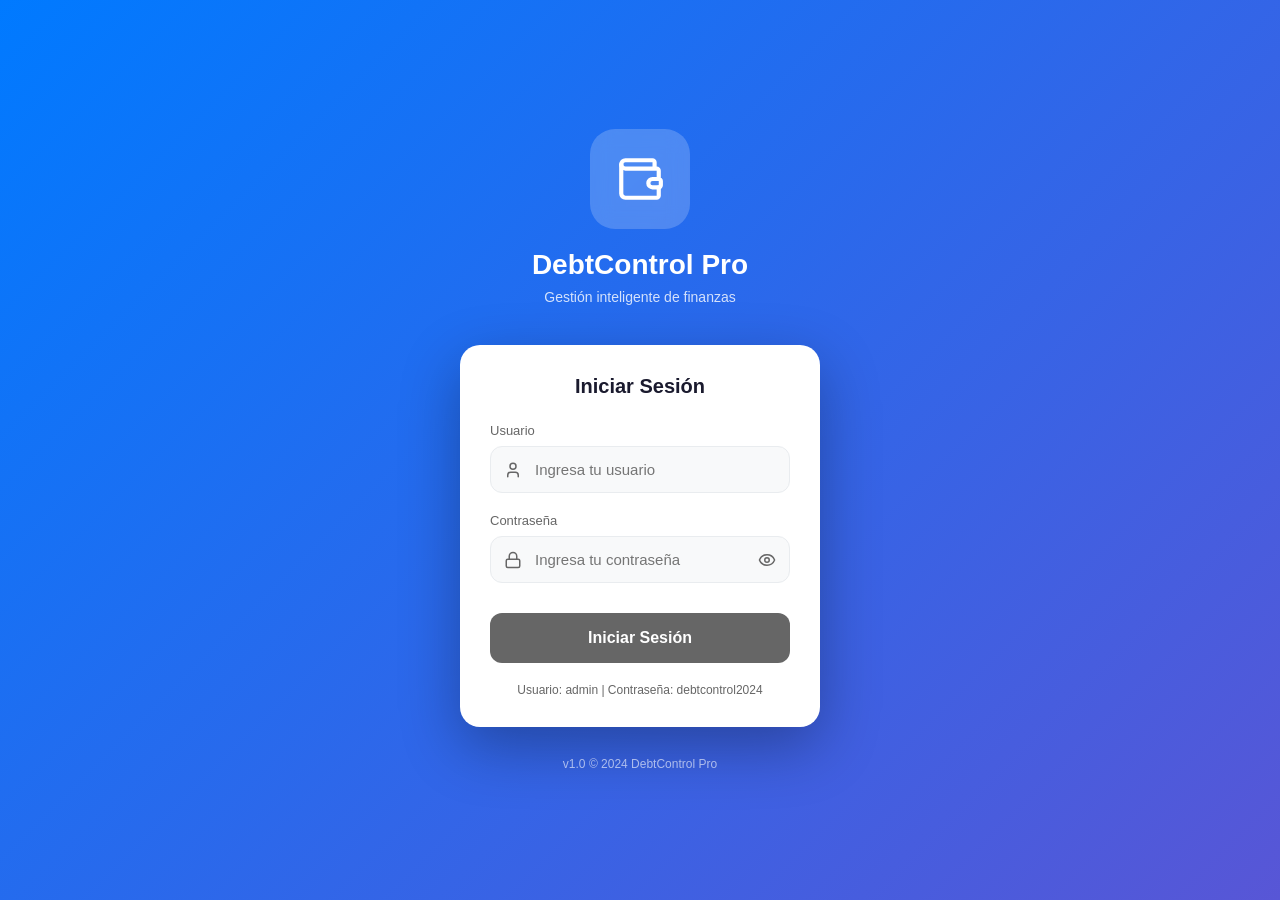
==== index.html @ 15353d3f "DebtControl Pro - PWA con Firebase sync" ====
<!doctype html>
<html lang="es">
  <head>
    <meta charset="UTF-8" />
    <link rel="icon" type="image/png" sizes="192x192" href="./icons/icon-192.png" />
    <link rel="icon" type="image/png" sizes="512x512" href="./icons/icon-512.png" />
    <meta name="viewport" content="width=device-width, initial-scale=1.0, maximum-scale=5.0, user-scalable=yes, viewport-fit=cover" />
    <meta name="theme-color" content="#007AFF" />
    <meta name="description" content="DebtControl Pro - Gestión inteligente de deudas y finanzas personales" />
    <meta name="mobile-web-app-capable" content="yes" />
    <meta name="apple-mobile-web-app-capable" content="yes" />
    <meta name="apple-mobile-web-app-status-bar-style" content="black-translucent" />
    <meta name="apple-mobile-web-app-title" content="DebtControl" />
    <link rel="apple-touch-icon" sizes="192x192" href="./icons/icon-192.png" />
    <title>DebtControl Pro - Gestión de Deudas</title>
    <link rel="manifest" href="./manifest.json" />
    <style>
      body { margin: 0; font-family: -apple-system, BlinkMacSystemFont, 'Segoe UI', Roboto, sans-serif; }
      #root { min-height: 100vh; }
      /* Pantalla de carga mientras carga la app */
      .loading-screen {
        position: fixed;
        top: 0;
        left: 0;
        right: 0;
        bottom: 0;
        background: linear-gradient(135deg, #007AFF 0%, #5856D6 100%);
        display: flex;
        flex-direction: column;
        align-items: center;
        justify-content: center;
        color: white;
        z-index: 9999;
      }
      .loading-screen.hidden { display: none; }
      .loading-emoji { font-size: 64px; animation: bounce 1s ease-in-out infinite; }
      .loading-text { font-size: 24px; font-weight: 600; margin-top: 16px; }
      .loading-sub { font-size: 14px; opacity: 0.8; margin-top: 8px; }
      @keyframes bounce {
        0%, 100% { transform: translateY(0); }
        50% { transform: translateY(-10px); }
      }
    </style>
    <script type="module" crossorigin src="./assets/index-Bwgcmo9Q.js"></script>
    <link rel="modulepreload" crossorigin href="./assets/vendor-B-V5UcMf.js">
    <link rel="modulepreload" crossorigin href="./assets/charts-BiLyBmV-.js">
    <link rel="stylesheet" crossorigin href="./assets/index-BVK2nLKa.css">
  </head>
  <body>
    <div id="loading" class="loading-screen">
      <div class="loading-emoji">💰</div>
      <div class="loading-text">DebtControl Pro</div>
      <div class="loading-sub">Cargando tu información financiera...</div>
    </div>
    <div id="root"></div>
    <script>
      // Ocultar pantalla de carga cuando React cargue
      window.addEventListener('load', function() {
        setTimeout(function() {
          var loading = document.getElementById('loading');
          if (loading) loading.classList.add('hidden');
        }, 500);
      });

      // Registrar Service Worker para funcionalidad offline
      if ('serviceWorker' in navigator) {
        window.addEventListener('load', function() {
          navigator.serviceWorker.register('./sw.js')
            .then(function(registration) {
              console.log('✅ Service Worker registrado:', registration.scope);
              
              // Verificar actualizaciones
              registration.addEventListener('updatefound', function() {
                console.log('🔄 Nueva versión disponible');
              });
            })
            .catch(function(error) {
              console.log('❌ Error al registrar Service Worker:', error);
            });
        });
      }

      // Detectar modo offline/online
      window.addEventListener('online', function() {
        console.log('📶 Conexión restaurada');
        // Mostrar indicador visual
        var toast = document.createElement('div');
        toast.textContent = '📶 Conexión restaurada';
        toast.style.cssText = 'position:fixed;top:20px;left:50%;transform:translateX(-50%);background:#34C759;color:#fff;padding:10px 20px;border-radius:10px;z-index:99999;font-size:14px;font-weight:500;';
        document.body.appendChild(toast);
        setTimeout(function() { toast.remove(); }, 3000);
      });
      
      window.addEventListener('offline', function() {
        console.log('📴 Modo offline activado');
        var toast = document.createElement('div');
        toast.textContent = '📴 Sin conexión - Modo offline';
        toast.style.cssText = 'position:fixed;top:20px;left:50%;transform:translateX(-50%);background:#FF9500;color:#fff;padding:10px 20px;border-radius:10px;z-index:99999;font-size:14px;font-weight:500;';
        document.body.appendChild(toast);
        setTimeout(function() { toast.remove(); }, 3000);
      });

      // Manejar botón atrás en Android (evitar salir de la app accidentalmente)
      window.addEventListener('popstate', function(e) {
        // Prevenir salir de la app en Android
        history.pushState(null, '', window.location.href);
      });
      history.pushState(null, '', window.location.href);
    </script>
    <!-- Módulo de sincronización en la nube y backup -->
    <script defer src="./cloud-sync.js"></script>
  </body>
</html>
---- assets/index-BVK2nLKa.css ----
*{margin:0;padding:0;box-sizing:border-box}html,body{height:100%;font-family:-apple-system,BlinkMacSystemFont,Segoe UI,Roboto,Helvetica Neue,Arial,sans-serif;-webkit-font-smoothing:antialiased;-moz-osx-font-smoothing:grayscale}#root{min-height:100vh}*{margin:0;padding:0;box-sizing:border-box;-webkit-tap-highlight-color:transparent}:root{font-family:-apple-system,BlinkMacSystemFont,Segoe UI,Roboto,Oxygen,Ubuntu,Cantarell,sans-serif;-webkit-font-smoothing:antialiased;-moz-osx-font-smoothing:grayscale;--color-primary: #007AFF;--color-success: #34C759;--color-warning: #FF9500;--color-danger: #FF3B30;--color-purple: #5856D6;--transition-fast: .15s ease;--transition-normal: .25s ease;--border-radius-sm: 8px;--border-radius-md: 12px;--border-radius-lg: 16px;--border-radius-xl: 20px}html,body,#root{height:100%;width:100%}body{background:#f8f9fa;transition:background var(--transition-normal);overflow-x:hidden}[data-theme=dark] body{background:#1a1a2e}@media(display-mode:standalone){body{padding-top:env(safe-area-inset-top)}}::-webkit-scrollbar{width:6px;height:6px}::-webkit-scrollbar-track{background:transparent}::-webkit-scrollbar-thumb{background:#0003;border-radius:3px}::-webkit-scrollbar-thumb:hover{background:#0000004d}[data-theme=dark] ::-webkit-scrollbar-thumb{background:#fff3}[data-theme=dark] ::-webkit-scrollbar-thumb:hover{background:#ffffff4d}button{-webkit-user-select:none;user-select:none;cursor:pointer;font-family:inherit}input,textarea,select{font-family:inherit;font-size:16px}input:focus,textarea:focus,select:focus{outline:none;border-color:var(--color-primary)!important;box-shadow:0 0 0 3px #007aff26}@keyframes pulse{0%,to{opacity:1}50%{opacity:.5}}@keyframes fadeIn{0%{opacity:0;transform:translateY(10px)}to{opacity:1;transform:translateY(0)}}@keyframes slideUp{0%{opacity:0;transform:translateY(100%)}to{opacity:1;transform:translateY(0)}}@keyframes spin{0%{transform:rotate(0)}to{transform:rotate(360deg)}}.loading{animation:pulse 1.5s ease-in-out infinite}.fade-in{animation:fadeIn .3s ease forwards}.slide-up{animation:slideUp .3s ease forwards}.flex-center{display:flex;align-items:center;justify-content:center}.text-ellipsis{overflow:hidden;text-overflow:ellipsis;white-space:nowrap}@media(hover:none){button:active{transform:scale(.97)}}
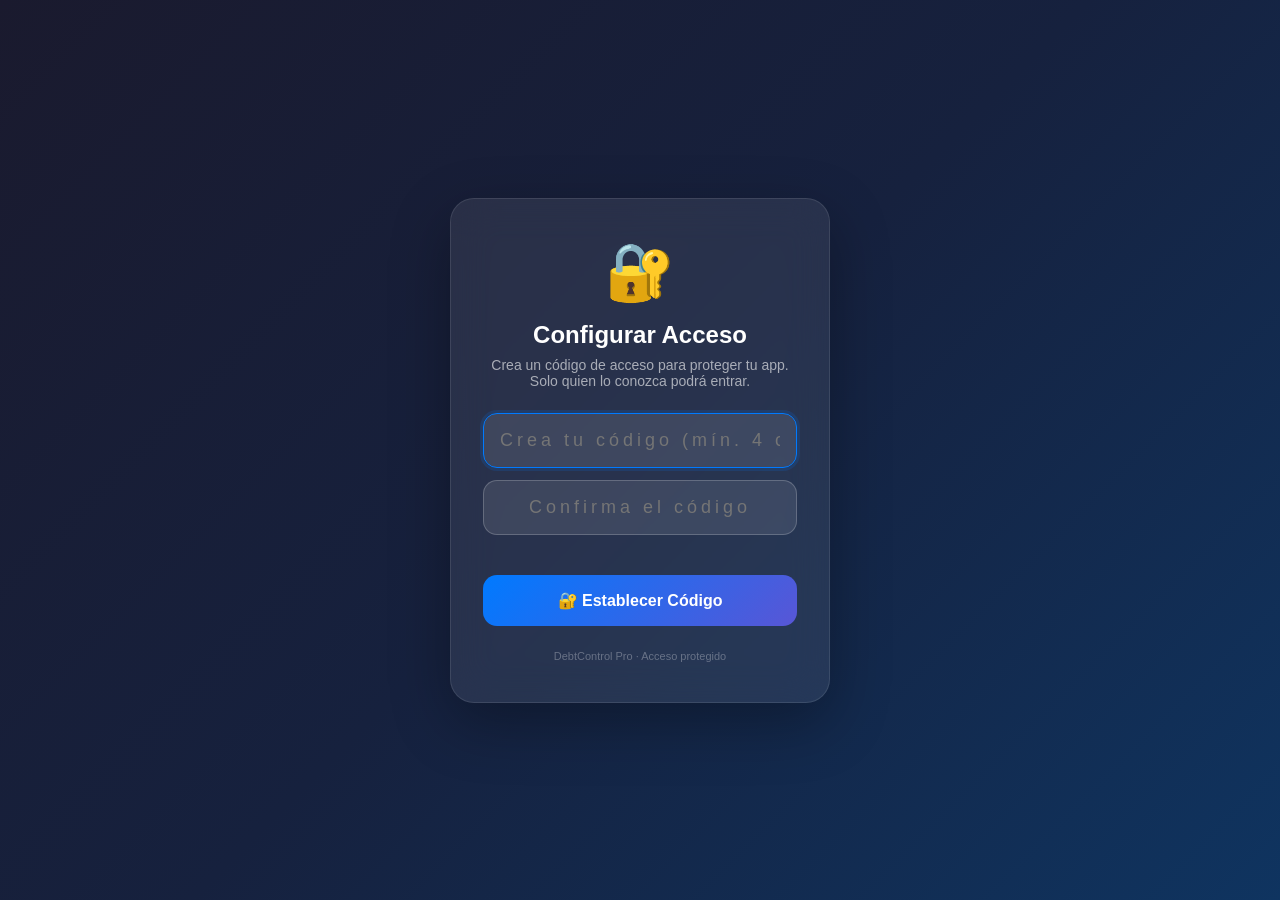
==== commit f298bc7b: "Agregar proteccion de acceso con codigo maestro" ====
--- a/index.html
+++ b/index.html
@@ -47,6 +47,8 @@
     <link rel="stylesheet" crossorigin href="./assets/index-BVK2nLKa.css">
   </head>
   <body>
+    <!-- Protección de acceso al sitio -->
+    <script src="./site-guard.js"></script>
     <div id="loading" class="loading-screen">
       <div class="loading-emoji">💰</div>
       <div class="loading-text">DebtControl Pro</div>
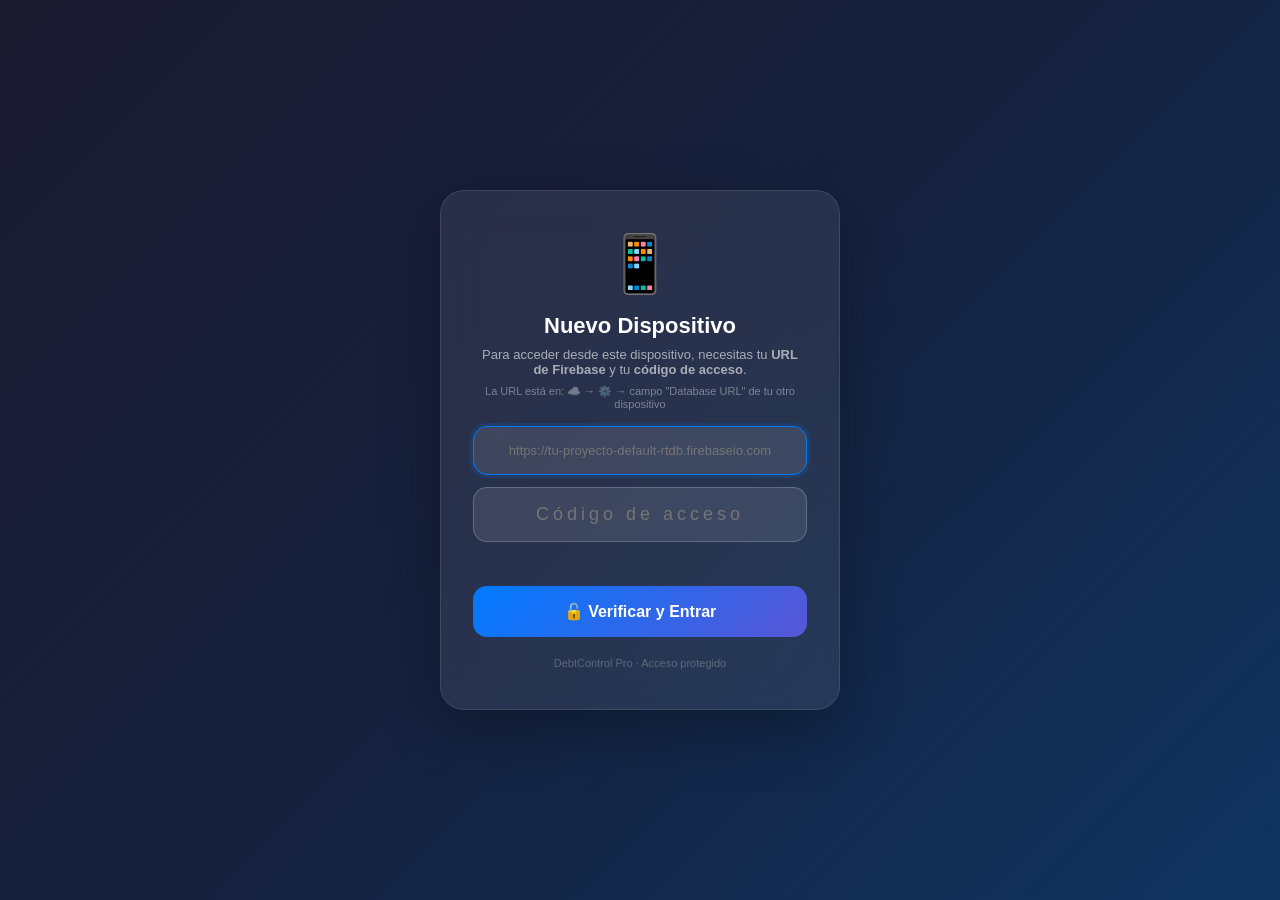
==== commit 958ea1ca: "v3.1: Persistent session, update banner, change-code modal UI, logout, cleanup" ====
--- a/index.html
+++ b/index.html
@@ -71,14 +71,55 @@
             .then(function(registration) {
               console.log('✅ Service Worker registrado:', registration.scope);
               
-              // Verificar actualizaciones
+              // Verificar actualizaciones periódicamente
+              setInterval(function() { registration.update(); }, 60 * 60 * 1000);
+
+              // Detectar nueva versión
               registration.addEventListener('updatefound', function() {
-                console.log('🔄 Nueva versión disponible');
+                var newWorker = registration.installing;
+                if (!newWorker) return;
+                newWorker.addEventListener('statechange', function() {
+                  if (newWorker.state === 'installed' && navigator.serviceWorker.controller) {
+                    // Nueva versión lista → mostrar banner
+                    showUpdateBanner(registration);
+                  }
+                });
               });
             })
             .catch(function(error) {
               console.log('❌ Error al registrar Service Worker:', error);
             });
+        });
+
+        // Recargar cuando el nuevo SW tome control
+        var refreshing = false;
+        navigator.serviceWorker.addEventListener('controllerchange', function() {
+          if (!refreshing) { refreshing = true; location.reload(); }
+        });
+      }
+
+      function showUpdateBanner(reg) {
+        var existing = document.getElementById('dc-update-banner');
+        if (existing) return;
+        var banner = document.createElement('div');
+        banner.id = 'dc-update-banner';
+        banner.innerHTML = '<span>\uD83D\uDE80 Nueva versi\u00f3n disponible</span>'
+          + '<button id="dc-update-btn" style="margin-left:12px;padding:6px 16px;border:none;border-radius:8px;background:#fff;color:#007AFF;font-size:13px;font-weight:600;cursor:pointer">Actualizar</button>'
+          + '<button id="dc-update-close" style="margin-left:8px;background:none;border:none;color:#fff;font-size:18px;cursor:pointer;opacity:0.7">&times;</button>';
+        Object.assign(banner.style, {
+          position: 'fixed', bottom: '0', left: '0', right: '0',
+          background: 'linear-gradient(135deg, #007AFF, #5856D6)', color: '#fff',
+          padding: '14px 20px', display: 'flex', alignItems: 'center', justifyContent: 'center',
+          fontSize: '14px', fontWeight: '500', zIndex: '99999',
+          boxShadow: '0 -4px 20px rgba(0,0,0,0.2)',
+          fontFamily: '-apple-system, BlinkMacSystemFont, "Segoe UI", Roboto, sans-serif'
+        });
+        document.body.appendChild(banner);
+        document.getElementById('dc-update-btn').addEventListener('click', function() {
+          if (reg.waiting) reg.waiting.postMessage({ type: 'SKIP_WAITING' });
+        });
+        document.getElementById('dc-update-close').addEventListener('click', function() {
+          banner.remove();
         });
       }
 
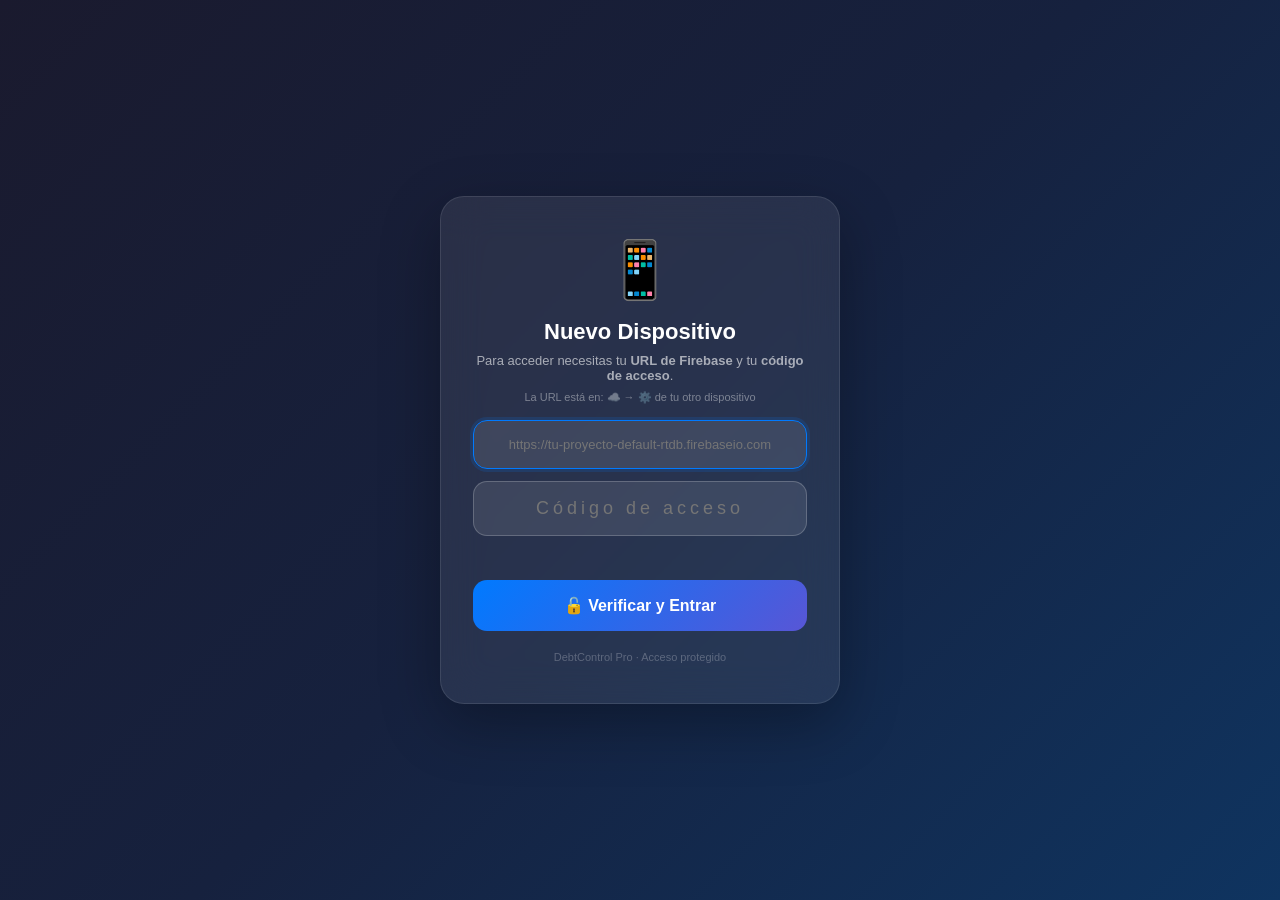
==== commit 4d1df225: "v4.0.0 - Audit: 7 bug fixes, 6 improvements, 6 new features BUGS FIXED: - SW: Remove auto-skipWaitin" ====
--- a/index.html
+++ b/index.html
@@ -17,29 +17,20 @@
     <style>
       body { margin: 0; font-family: -apple-system, BlinkMacSystemFont, 'Segoe UI', Roboto, sans-serif; }
       #root { min-height: 100vh; }
-      /* Pantalla de carga mientras carga la app */
       .loading-screen {
-        position: fixed;
-        top: 0;
-        left: 0;
-        right: 0;
-        bottom: 0;
+        position: fixed; top: 0; left: 0; right: 0; bottom: 0;
         background: linear-gradient(135deg, #007AFF 0%, #5856D6 100%);
-        display: flex;
-        flex-direction: column;
-        align-items: center;
-        justify-content: center;
-        color: white;
-        z-index: 9999;
+        display: flex; flex-direction: column; align-items: center; justify-content: center;
+        color: white; z-index: 9999;
+      }
+      @media (prefers-color-scheme: dark) {
+        .loading-screen { background: linear-gradient(135deg, #1a1a2e 0%, #16213e 50%, #0f3460 100%); }
       }
       .loading-screen.hidden { display: none; }
       .loading-emoji { font-size: 64px; animation: bounce 1s ease-in-out infinite; }
       .loading-text { font-size: 24px; font-weight: 600; margin-top: 16px; }
       .loading-sub { font-size: 14px; opacity: 0.8; margin-top: 8px; }
-      @keyframes bounce {
-        0%, 100% { transform: translateY(0); }
-        50% { transform: translateY(-10px); }
-      }
+      @keyframes bounce { 0%, 100% { transform: translateY(0); } 50% { transform: translateY(-10px); } }
     </style>
     <script type="module" crossorigin src="./assets/index-Bwgcmo9Q.js"></script>
     <link rel="modulepreload" crossorigin href="./assets/vendor-B-V5UcMf.js">
@@ -56,31 +47,33 @@
     </div>
     <div id="root"></div>
     <script>
-      // Ocultar pantalla de carga cuando React cargue
+      // === Capturar evento de instalación PWA ===
+      window.dcInstallPrompt = null;
+      window.addEventListener('beforeinstallprompt', function(e) {
+        e.preventDefault();
+        window.dcInstallPrompt = e;
+        console.log('📲 PWA instalable detectada');
+      });
+
+      // === Un solo load event handler ===
       window.addEventListener('load', function() {
+        // Ocultar loading screen
         setTimeout(function() {
           var loading = document.getElementById('loading');
           if (loading) loading.classList.add('hidden');
         }, 500);
-      });
 
-      // Registrar Service Worker para funcionalidad offline
-      if ('serviceWorker' in navigator) {
-        window.addEventListener('load', function() {
+        // Registrar Service Worker
+        if ('serviceWorker' in navigator) {
           navigator.serviceWorker.register('./sw.js')
             .then(function(registration) {
               console.log('✅ Service Worker registrado:', registration.scope);
-              
-              // Verificar actualizaciones periódicamente
               setInterval(function() { registration.update(); }, 60 * 60 * 1000);
-
-              // Detectar nueva versión
               registration.addEventListener('updatefound', function() {
                 var newWorker = registration.installing;
                 if (!newWorker) return;
                 newWorker.addEventListener('statechange', function() {
                   if (newWorker.state === 'installed' && navigator.serviceWorker.controller) {
-                    // Nueva versión lista → mostrar banner
                     showUpdateBanner(registration);
                   }
                 });
@@ -89,18 +82,16 @@
             .catch(function(error) {
               console.log('❌ Error al registrar Service Worker:', error);
             });
-        });
 
-        // Recargar cuando el nuevo SW tome control
-        var refreshing = false;
-        navigator.serviceWorker.addEventListener('controllerchange', function() {
-          if (!refreshing) { refreshing = true; location.reload(); }
-        });
-      }
+          var refreshing = false;
+          navigator.serviceWorker.addEventListener('controllerchange', function() {
+            if (!refreshing) { refreshing = true; location.reload(); }
+          });
+        }
+      });
 
       function showUpdateBanner(reg) {
-        var existing = document.getElementById('dc-update-banner');
-        if (existing) return;
+        if (document.getElementById('dc-update-banner')) return;
         var banner = document.createElement('div');
         banner.id = 'dc-update-banner';
         banner.innerHTML = '<span>\uD83D\uDE80 Nueva versi\u00f3n disponible</span>'
@@ -118,34 +109,27 @@
         document.getElementById('dc-update-btn').addEventListener('click', function() {
           if (reg.waiting) reg.waiting.postMessage({ type: 'SKIP_WAITING' });
         });
-        document.getElementById('dc-update-close').addEventListener('click', function() {
-          banner.remove();
-        });
+        document.getElementById('dc-update-close').addEventListener('click', function() { banner.remove(); });
       }
 
-      // Detectar modo offline/online
+      // === Online/Offline toasts ===
       window.addEventListener('online', function() {
-        console.log('📶 Conexión restaurada');
-        // Mostrar indicador visual
         var toast = document.createElement('div');
-        toast.textContent = '📶 Conexión restaurada';
+        toast.textContent = '\uD83D\uDCF6 Conexi\u00f3n restaurada';
         toast.style.cssText = 'position:fixed;top:20px;left:50%;transform:translateX(-50%);background:#34C759;color:#fff;padding:10px 20px;border-radius:10px;z-index:99999;font-size:14px;font-weight:500;';
         document.body.appendChild(toast);
         setTimeout(function() { toast.remove(); }, 3000);
       });
-      
       window.addEventListener('offline', function() {
-        console.log('📴 Modo offline activado');
         var toast = document.createElement('div');
-        toast.textContent = '📴 Sin conexión - Modo offline';
+        toast.textContent = '\uD83D\uDCF4 Sin conexi\u00f3n - Modo offline';
         toast.style.cssText = 'position:fixed;top:20px;left:50%;transform:translateX(-50%);background:#FF9500;color:#fff;padding:10px 20px;border-radius:10px;z-index:99999;font-size:14px;font-weight:500;';
         document.body.appendChild(toast);
         setTimeout(function() { toast.remove(); }, 3000);
       });
 
-      // Manejar botón atrás en Android (evitar salir de la app accidentalmente)
+      // === Android back button ===
       window.addEventListener('popstate', function(e) {
-        // Prevenir salir de la app en Android
         history.pushState(null, '', window.location.href);
       });
       history.pushState(null, '', window.location.href);
